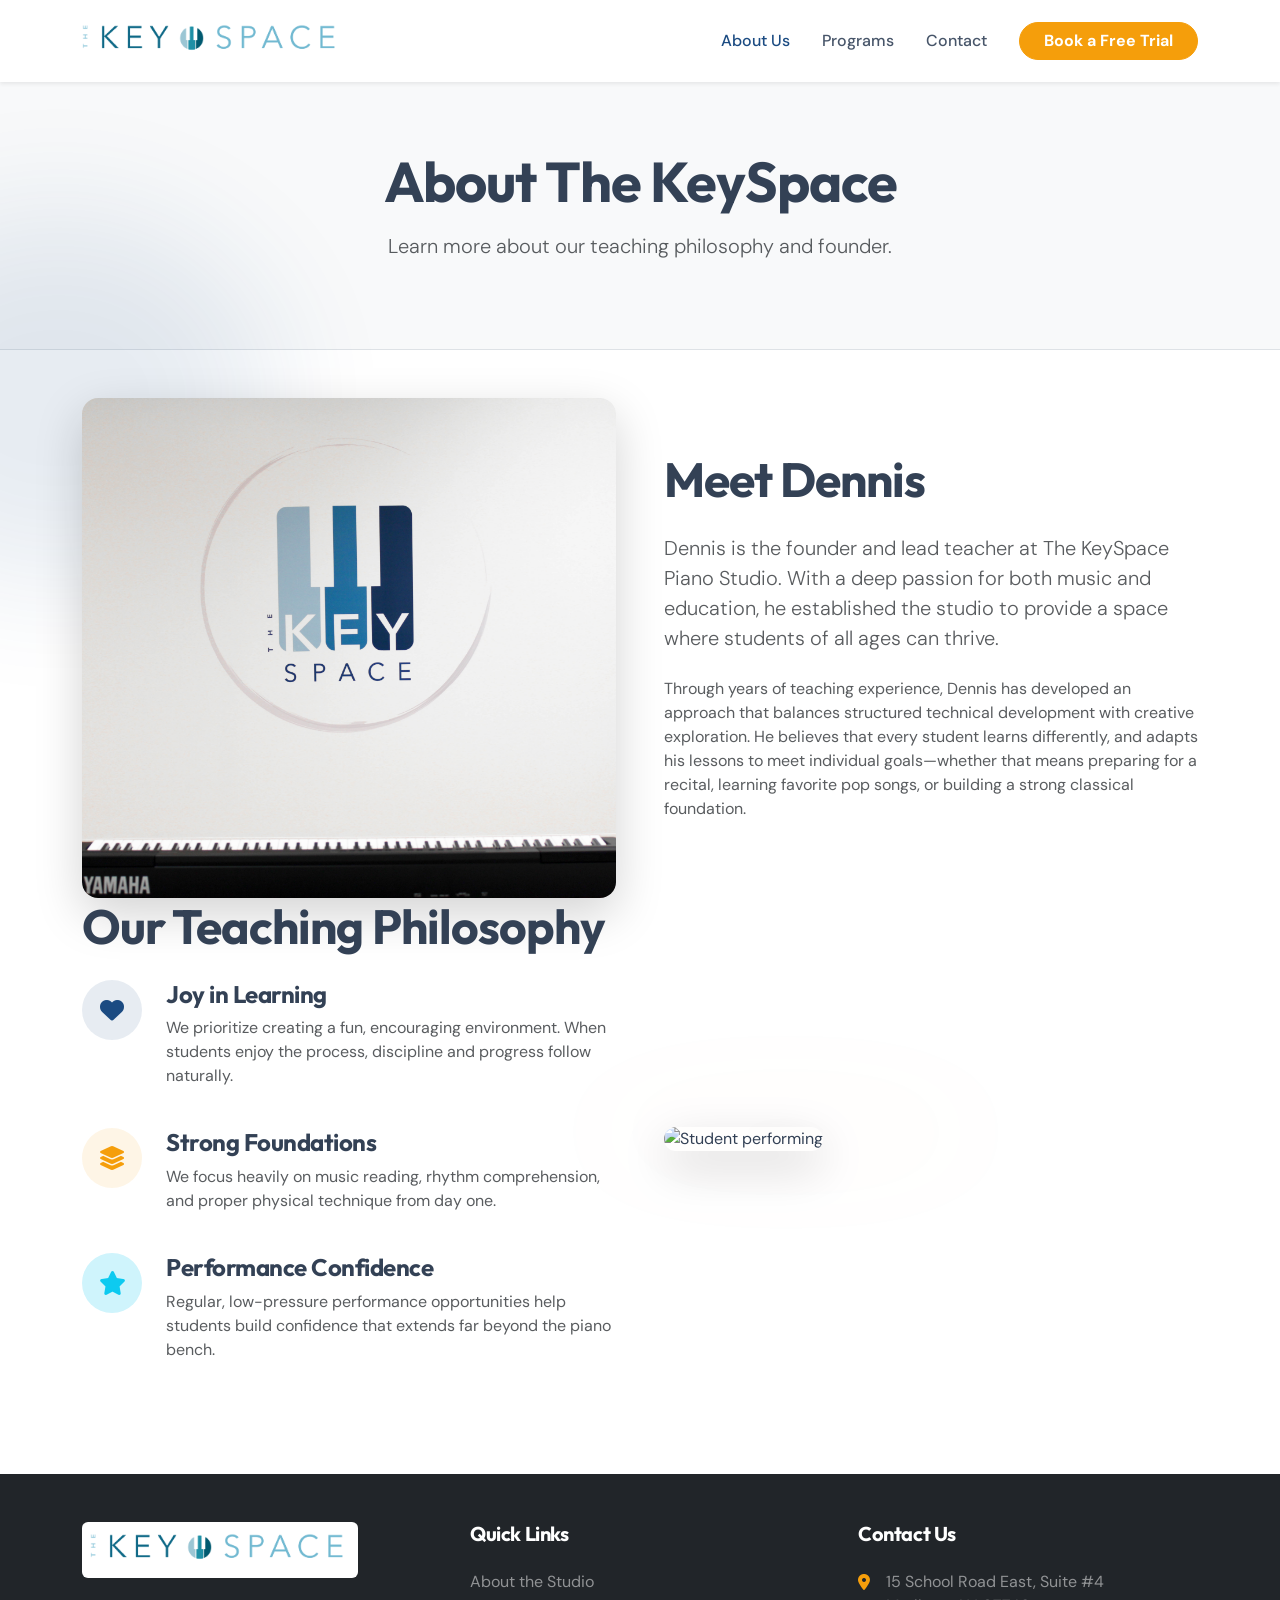
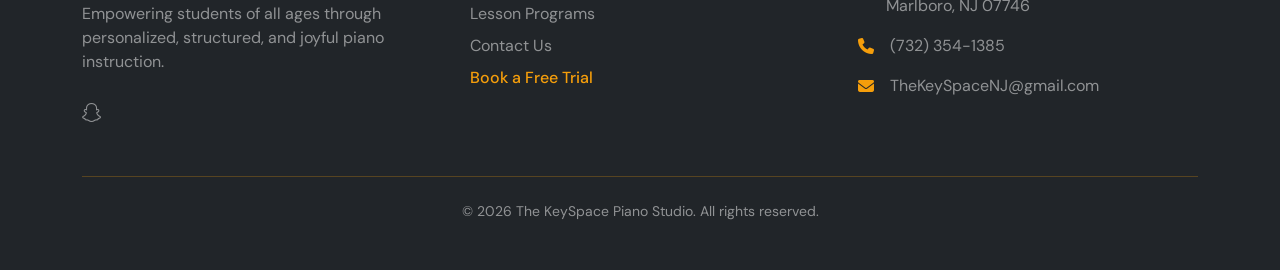
==== about.html @ 728d8ca8 "hifi --> real website" ====
<!DOCTYPE html>
<html lang="en">
<head>
    <meta charset="UTF-8">
    <meta name="viewport" content="width=device-width, initial-scale=1.0">
    <title>About Us | The KeySpace Piano Studio</title>
    <link rel="icon" type="image/png" href="favicon.png">
    
    <!-- Google Fonts -->
    <link rel="preconnect" href="https://fonts.googleapis.com">
    <link rel="preconnect" href="https://fonts.gstatic.com" crossorigin>
    <link href="https://fonts.googleapis.com/css2?family=DM+Sans:ital,opsz,wght@0,9..40,100..1000;1,9..40,100..1000&family=Outfit:wght@100..900&display=swap" rel="stylesheet">
    
    <!-- Bootstrap CSS -->
    <link href="https://cdn.jsdelivr.net/npm/bootstrap@5.3.2/dist/css/bootstrap.min.css" rel="stylesheet">
    
    <!-- Custom CSS -->
    <link rel="stylesheet" href="assets/css/style.css">
    <link rel="stylesheet" href="assets/css/animations.css">
    
    <!-- Font Awesome -->
    <link rel="stylesheet" href="https://cdnjs.cloudflare.com/ajax/libs/font-awesome/6.4.0/css/all.min.css">
</head>
<body class="pt-custom d-flex flex-column min-vh-100">

    <!-- Navbar (Same as index) -->
    <nav class="navbar navbar-expand-lg navbar-light fixed-top shadow-sm bg-white" id="mainNav">
        <div class="container">
            <a class="navbar-brand" href="index.html">
                <img src="images/Logo_Long.png" alt="The KeySpace Logo" height="40">
            </a>
            <button class="navbar-toggler" type="button" data-bs-toggle="collapse" data-bs-target="#navbarResponsive" aria-controls="navbarResponsive" aria-expanded="false" aria-label="Toggle navigation">
                <span class="navbar-toggler-icon"></span>
            </button>
            <div class="collapse navbar-collapse" id="navbarResponsive">
                <ul class="navbar-nav ms-auto my-2 my-lg-0 align-items-center">
                    <li class="nav-item"><a class="nav-link active" href="about.html">About Us</a></li>
                    <li class="nav-item"><a class="nav-link" href="programs.html">Programs</a></li>
                    <li class="nav-item"><a class="nav-link" href="contact.html">Contact</a></li>
                    <li class="nav-item ms-lg-3 mt-3 mt-lg-0">
                        <a class="btn btn-secondary rounded-pill px-4 fw-bold" href="contact.html">Book a Free Trial</a>
                    </li>
                </ul>
            </div>
        </div>
    </nav>

    <!-- Page Header -->
    <header class="page-header py-5 bg-light border-bottom">
        <div class="container text-center py-4 fade-in-up">
            <h1 class="display-4 fw-bold mb-3">About The KeySpace</h1>
            <p class="lead text-muted mx-auto" style="max-width: 600px;">Learn more about our teaching philosophy and founder.</p>
        </div>
    </header>

    <!-- Main Content -->
    <main>
        <section class="py-5 py-lg-6">
            <div class="container">
                <div class="row align-items-center gx-5 mb-6">
                    <div class="col-lg-6 mb-5 mb-lg-0 position-relative slide-in-left" v-animate-on-scroll>
                        <div class="position-absolute top-0 start-0 w-75 h-75 bg-primary opacity-10 rounded-circle blur-3xl z-n1 translate-middle"></div>
                        <img src="images/IMG_2631.jpg" alt="Dennis teaching piano" class="img-fluid rounded-4 shadow-lg w-100 object-fit-cover" style="height: 500px;">
                    </div>
                    <div class="col-lg-6 slide-in-right" v-animate-on-scroll>
                        <h2 class="display-5 fw-bold mb-4">Meet Dennis</h2>
                        <p class="lead text-muted mb-4">
                            Dennis is the founder and lead teacher at The KeySpace Piano Studio. With a deep passion for both music and education, he established the studio to provide a space where students of all ages can thrive.
                        </p>
                        <p class="text-muted mb-4">
                            Through years of teaching experience, Dennis has developed an approach that balances structured technical development with creative exploration. He believes that every student learns differently, and adapts his lessons to meet individual goals—whether that means preparing for a recital, learning favorite pop songs, or building a strong classical foundation.
                        </p>
                    </div>
                </div>

                <div class="row align-items-center gx-5 flex-lg-row-reverse mb-5">
                    <div class="col-lg-6 mb-5 mb-lg-0 position-relative slide-in-right" v-animate-on-scroll>
                         <div class="position-absolute bottom-0 end-0 w-75 h-75 bg-secondary opacity-10 rounded-circle blur-3xl z-n1 translate-middle"></div>
                        <img src="images/IMG_3862.JPG" alt="Student performing" class="img-fluid rounded-4 shadow-lg w-100 object-fit-cover" style="height: 500px;">
                    </div>
                    <div class="col-lg-6 slide-in-left" v-animate-on-scroll>
                        <h2 class="display-5 fw-bold mb-4">Our Teaching Philosophy</h2>
                        <div class="d-flex mb-4">
                            <div class="icon-circle bg-primary-subtle text-primary rounded-circle d-flex align-items-center justify-content-center me-4 flex-shrink-0" style="width: 60px; height: 60px;">
                                <i class="fas fa-heart fs-4"></i>
                            </div>
                            <div>
                                <h4 class="fw-bold mb-2">Joy in Learning</h4>
                                <p class="text-muted">We prioritize creating a fun, encouraging environment. When students enjoy the process, discipline and progress follow naturally.</p>
                            </div>
                        </div>
                        <div class="d-flex mb-4">
                            <div class="icon-circle bg-secondary-subtle text-secondary rounded-circle d-flex align-items-center justify-content-center me-4 flex-shrink-0" style="width: 60px; height: 60px;">
                                <i class="fas fa-layer-group fs-4"></i>
                            </div>
                            <div>
                                <h4 class="fw-bold mb-2">Strong Foundations</h4>
                                <p class="text-muted">We focus heavily on music reading, rhythm comprehension, and proper physical technique from day one.</p>
                            </div>
                        </div>
                        <div class="d-flex">
                            <div class="icon-circle bg-info-subtle text-info rounded-circle d-flex align-items-center justify-content-center me-4 flex-shrink-0" style="width: 60px; height: 60px;">
                                <i class="fas fa-star fs-4"></i>
                            </div>
                            <div>
                                <h4 class="fw-bold mb-2">Performance Confidence</h4>
                                <p class="text-muted">Regular, low-pressure performance opportunities help students build confidence that extends far beyond the piano bench.</p>
                            </div>
                        </div>
                    </div>
                </div>
            </div>
        </section>
    </main>

        <!-- Footer -->
    <footer class="footer bg-dark text-white py-5 mt-auto">
        <div class="container">
            <div class="row g-5">
                <div class="col-lg-4 mb-4 mb-lg-0">
                    <div class="bg-white p-2 rounded d-inline-block mb-4">
                        <img src="images/Logo_Long.png" alt="The KeySpace" height="40">
                    </div>
                    <p class="text-white-50 mb-4 pe-lg-4">Empowering students of all ages through personalized, structured, and joyful piano instruction.</p>
                    <div class="d-flex gap-3">
                        <a href="https://snapchat.com/add/KEYSPACENJ" target="_blank" class="text-white-50 hover-text-secondary fs-5" title="Snapchat @KEYSPACENJ"><i class="fab fa-snapchat"></i></a>
                    </div>
                </div>
                <div class="col-md-6 col-lg-4 mb-4 mb-md-0">
                    <h5 class="fw-bold mb-4 text-white">Quick Links</h5>
                    <ul class="list-unstyled mb-0">
                        <li class="mb-2"><a href="about.html" class="text-white-50 text-decoration-none hover-text-white transition">About the Studio</a></li>
                        <li class="mb-2"><a href="programs.html" class="text-white-50 text-decoration-none hover-text-white transition">Lesson Programs</a></li>
                        <li class="mb-2"><a href="contact.html" class="text-white-50 text-decoration-none hover-text-white transition">Contact Us</a></li>
                        <li><a href="contact.html" class="text-secondary text-decoration-none fw-medium hover-text-white transition">Book a Free Trial</a></li>
                    </ul>
                </div>
                <div class="col-md-6 col-lg-4">
                    <h5 class="fw-bold mb-4 text-white">Contact Us</h5>
                    <ul class="list-unstyled mb-0">
                        <li class="d-flex mb-3">
                            <i class="fas fa-map-marker-alt text-secondary mt-1 me-3"></i>
                            <span class="text-white-50">15 School Road East, Suite #4<br>Marlboro, NJ 07746</span>
                        </li>
                        <li class="d-flex mb-3">
                            <i class="fas fa-phone text-secondary mt-1 me-3"></i>
                            <span class="text-white-50">(732) 354-1385</span>
                        </li>
                        <li class="d-flex">
                            <i class="fas fa-envelope text-secondary mt-1 me-3"></i>
                            <span class="text-white-50">TheKeySpaceNJ@gmail.com</span>
                        </li>
                    </ul>
                </div>
            </div>
            <hr class="mt-5 mb-4 border-secondary opacity-25">
            <div class="text-center">
                <p class="mb-0 text-white-50 small">&copy; <span id="currentYear"></span> The KeySpace Piano Studio. All rights reserved.</p>
            </div>
        </div>
    </footer>

    <script src="https://cdn.jsdelivr.net/npm/bootstrap@5.3.2/dist/js/bootstrap.bundle.min.js"></script>
    <script src="assets/js/main.js"></script>
</body>
</html>
---- assets/css/style.css ----
/* 
 * The KeySpace Piano Studio
 * Custom CSS built on top of Bootstrap 5
 */

:root {
  /* Brand Colors */
  --bs-primary: #1b4b82; /* Deep Blue/Navy */
  --bs-primary-rgb: 27, 75, 130;
  
  --bs-secondary: #f59e0b; /* Warm Orange/Yellow */
  --bs-secondary-rgb: 245, 158, 11;
  
  --bs-info: #17a2b8; /* Light teal accent */
  
  /* Typography */
  --bs-font-sans-serif: 'DM Sans', system-ui, -apple-system, "Segoe UI", Roboto, "Helvetica Neue", Arial, sans-serif;
  --font-heading: 'Outfit', sans-serif;
}

body {
  font-family: var(--bs-font-sans-serif);
  color: #334155;
  -webkit-font-smoothing: antialiased;
}

/* Typography Utilities */
.font-heading, h1, h2, h3, h4, h5, h6, .h1, .h2, .h3, .h4, .h5, .h6 {
  font-family: var(--font-heading);
  letter-spacing: -0.02em;
}

.tracking-wide { letter-spacing: 0.05em; }

/* Custom Spacing */
.pt-custom { padding-top: 76px; } /* Offset for fixed navbar */
.py-6 { padding-top: 5rem; padding-bottom: 5rem; }
@media (min-width: 992px) {
  .py-lg-6 { padding-top: 6rem; padding-bottom: 6rem; }
}

/* Colors & Backgrounds */
.text-primary { color: var(--bs-primary) !important; }
.bg-primary { background-color: var(--bs-primary) !important; }
.btn-primary { 
  background-color: var(--bs-primary); 
  border-color: var(--bs-primary);
}
.btn-primary:hover {
  background-color: #143861;
  border-color: #143861;
}

.text-secondary { color: var(--bs-secondary) !important; }
.bg-secondary { background-color: var(--bs-secondary) !important; color: #fff; }
.btn-secondary { 
  background-color: var(--bs-secondary); 
  border-color: var(--bs-secondary);
  color: white;
}
.btn-secondary:hover {
  background-color: #d97706;
  border-color: #d97706;
  color: white;
}

.text-secondary-dark { color: #e2e8f0; }

.bg-primary-subtle { background-color: rgba(var(--bs-primary-rgb), 0.1) !important; }
.bg-secondary-subtle { background-color: rgba(var(--bs-secondary-rgb), 0.1) !important; }

/* Navbar */
#mainNav {
  background-color: rgba(255, 255, 255, 0.95);
  backdrop-filter: blur(10px);
  transition: all 0.3s ease;
}
#mainNav .navbar-nav .nav-item .nav-link {
  color: #475569;
  font-weight: 500;
  padding: 0.5rem 1rem;
  transition: color 0.2s;
}
#mainNav .navbar-nav .nav-item .nav-link:hover,
#mainNav .navbar-nav .nav-item .nav-link.active {
  color: var(--bs-primary);
}

/* Hero Section */
.hero {
  min-height: 80vh;
  padding-top: 76px; /* navbar height */
}
.hero-overlay {
  background: linear-gradient(to right, rgba(255,255,255,1) 0%, rgba(255,255,255,0.9) 40%, rgba(255,255,255,0.3) 100%);
  z-index: 0;
}
.title-underline {
  bottom: -4px;
  left: 0;
  height: 12px;
  z-index: -1;
  opacity: 0.6;
}

/* Components */
.avatar {
  width: 40px;
  height: 40px;
  margin-left: -10px;
}
.avatar-group .avatar:first-child { margin-left: 0; }

.blur-3xl { filter: blur(64px); }
.z-n1 { z-index: -1; }
.z-index-1 { z-index: 1; }
.opacity-10 { opacity: 0.1 !important; }

.hover-text-secondary:hover { color: var(--bs-secondary) !important; }
.hover-text-white:hover { color: #fff !important; }
.transition { transition: all 0.2s ease-in-out; }

/* Program Cards (Vue Components) */
.program-card {
  transition: all 0.3s ease;
}
.program-card:hover {
  transform: translateY(-5px);
  box-shadow: 0 1rem 3rem rgba(0,0,0,.1) !important;
}
.program-img-wrapper {
  height: 200px;
  overflow: hidden;
}
.program-img {
  transition: transform 0.5s ease;
}
.program-card:hover .program-img {
  transform: scale(1.05);
}
.overlay-bg {
  transition: opacity 0.5s ease;
}
.program-card:hover .overlay-bg {
  opacity: 0 !important;
}

/* Forms */
.form-control:focus {
  box-shadow: 0 0 0 0.25rem rgba(var(--bs-primary-rgb), 0.25);
  border-color: var(--bs-primary);
}

/* Vue Cloak */
[v-cloak] { display: none; }
---- assets/css/animations.css ----
/* 
 * Custom Animations 
 */

/* Scroll Animations */
.fade-in-up, .slide-in-left, .slide-in-right, .slide-in-up {
  opacity: 0;
  transition: opacity 0.8s ease-out, transform 0.8s cubic-bezier(0.2, 0.8, 0.2, 1);
  will-change: opacity, transform;
}

.fade-in-up { transform: translateY(30px); }
.slide-in-left { transform: translateX(-40px); }
.slide-in-right { transform: translateX(40px); }
.slide-in-up { transform: translateY(40px); }

/* Animation active states applied via JS Observer */
.is-visible.fade-in-up, 
.is-visible.slide-in-left, 
.is-visible.slide-in-right,
.is-visible.slide-in-up {
  opacity: 1;
  transform: translate(0, 0);
}

/* Staggered Delays */
.delay-1 { transition-delay: 0.1s; }
.delay-2 { transition-delay: 0.2s; }
.delay-3 { transition-delay: 0.3s; }
.delay-4 { transition-delay: 0.4s; }

/* Continuous floating animation */
@keyframes float {
  0% { transform: translateY(0px) translateX(-50%); }
  50% { transform: translateY(-10px) translateX(-50%); }
  100% { transform: translateY(0px) translateX(-50%); }
}

@media (min-width: 992px) {
  @keyframes float-lg {
      0% { transform: translateY(-50%) translateX(0); }
      50% { transform: translateY(calc(-50% - 10px)) translateX(0); }
      100% { transform: translateY(-50%) translateX(0); }
  }
  .float-animation {
      animation: float-lg 4s ease-in-out infinite;
  }
}

@media (max-width: 991.98px) {
  .float-animation {
      animation: float 4s ease-in-out infinite;
  }
}
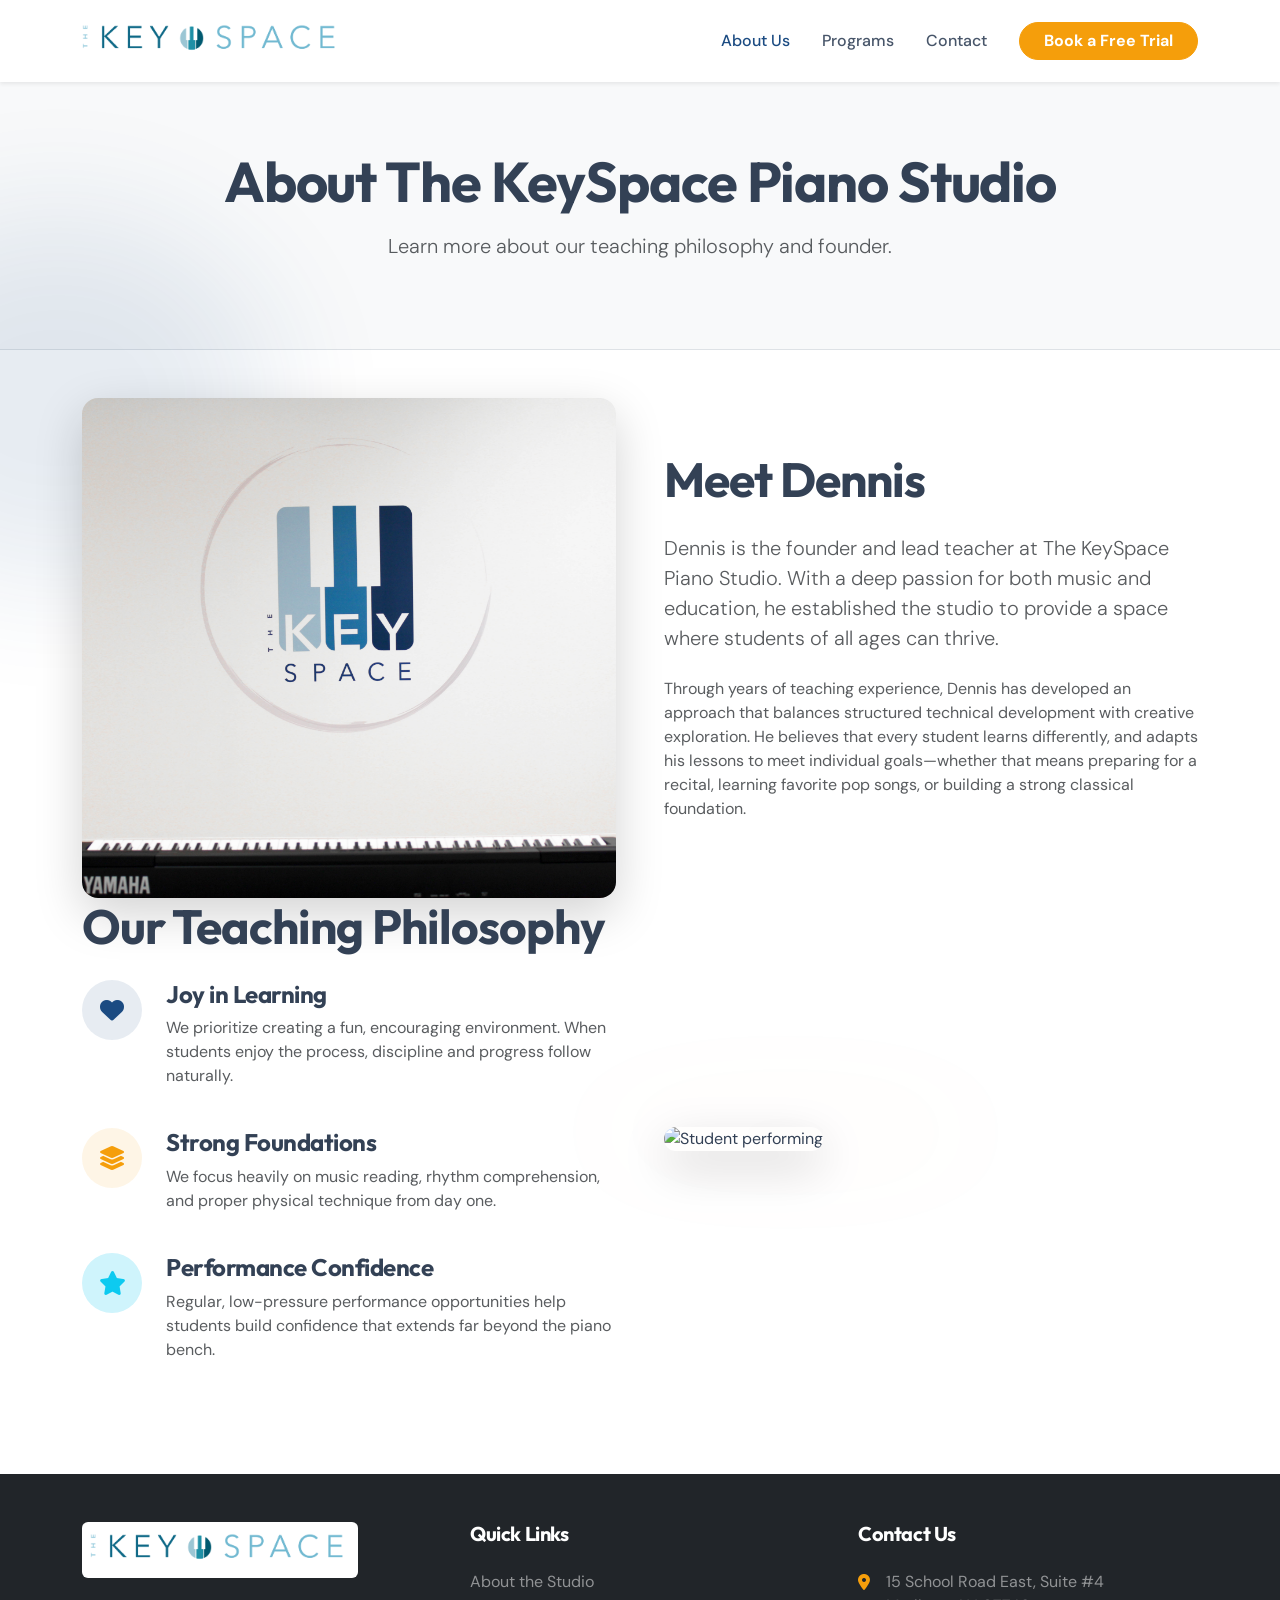
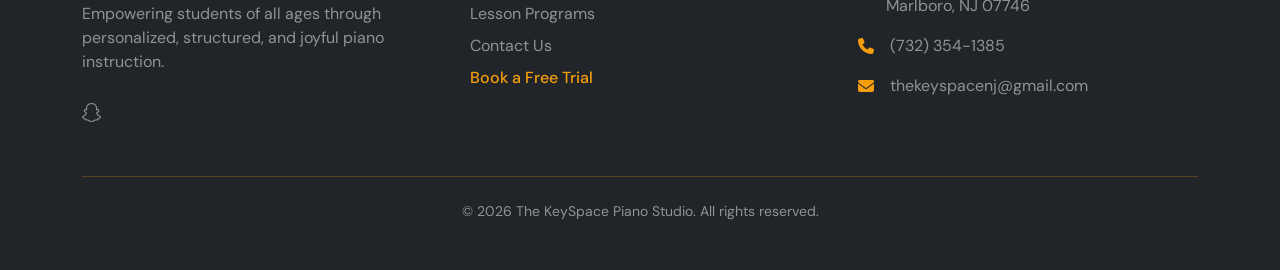
==== commit 7005d3f1: "update heading and footer text" ====
--- a/about.html
+++ b/about.html
@@ -12,14 +12,14 @@
     <link href="https://fonts.googleapis.com/css2?family=DM+Sans:ital,opsz,wght@0,9..40,100..1000;1,9..40,100..1000&family=Outfit:wght@100..900&display=swap" rel="stylesheet">
     
     <!-- Bootstrap CSS -->
-    <link href="https://cdn.jsdelivr.net/npm/bootstrap@5.3.2/dist/css/bootstrap.min.css" rel="stylesheet">
+    <link href="https://cdn.jsdelivr.net/npm/bootstrap@5.3.8/dist/css/bootstrap.min.css" rel="stylesheet">
     
     <!-- Custom CSS -->
     <link rel="stylesheet" href="assets/css/style.css">
     <link rel="stylesheet" href="assets/css/animations.css">
     
     <!-- Font Awesome -->
-    <link rel="stylesheet" href="https://cdnjs.cloudflare.com/ajax/libs/font-awesome/6.4.0/css/all.min.css">
+    <link rel="stylesheet" href="https://cdnjs.cloudflare.com/ajax/libs/font-awesome/6.7.2/css/all.min.css">
 </head>
 <body class="pt-custom d-flex flex-column min-vh-100">
 
@@ -48,7 +48,7 @@
     <!-- Page Header -->
     <header class="page-header py-5 bg-light border-bottom">
         <div class="container text-center py-4 fade-in-up">
-            <h1 class="display-4 fw-bold mb-3">About The KeySpace</h1>
+            <h1 class="display-4 fw-bold mb-3">About The KeySpace Piano Studio</h1>
             <p class="lead text-muted mx-auto" style="max-width: 600px;">Learn more about our teaching philosophy and founder.</p>
         </div>
     </header>
@@ -148,7 +148,7 @@
                         </li>
                         <li class="d-flex">
                             <i class="fas fa-envelope text-secondary mt-1 me-3"></i>
-                            <span class="text-white-50">TheKeySpaceNJ@gmail.com</span>
+                            <span class="text-white-50">thekeyspacenj@gmail.com</span>
                         </li>
                     </ul>
                 </div>
@@ -160,7 +160,7 @@
         </div>
     </footer>
 
-    <script src="https://cdn.jsdelivr.net/npm/bootstrap@5.3.2/dist/js/bootstrap.bundle.min.js"></script>
+    <script src="https://cdn.jsdelivr.net/npm/bootstrap@5.3.8/dist/js/bootstrap.bundle.min.js"></script>
     <script src="assets/js/main.js"></script>
 </body>
 </html>
--- a/assets/css/style.css
+++ b/assets/css/style.css
@@ -7,15 +7,17 @@
   /* Brand Colors */
   --bs-primary: #1b4b82; /* Deep Blue/Navy */
   --bs-primary-rgb: 27, 75, 130;
-  
+
   --bs-secondary: #f59e0b; /* Warm Orange/Yellow */
   --bs-secondary-rgb: 245, 158, 11;
-  
+
   --bs-info: #17a2b8; /* Light teal accent */
-  
+
   /* Typography */
-  --bs-font-sans-serif: 'DM Sans', system-ui, -apple-system, "Segoe UI", Roboto, "Helvetica Neue", Arial, sans-serif;
-  --font-heading: 'Outfit', sans-serif;
+  --bs-font-sans-serif:
+    "DM Sans", system-ui, -apple-system, "Segoe UI", Roboto, "Helvetica Neue",
+    Arial, sans-serif;
+  --font-heading: "Outfit", sans-serif;
 }
 
 body {
@@ -25,25 +27,51 @@
 }
 
 /* Typography Utilities */
-.font-heading, h1, h2, h3, h4, h5, h6, .h1, .h2, .h3, .h4, .h5, .h6 {
+.font-heading,
+h1,
+h2,
+h3,
+h4,
+h5,
+h6,
+.h1,
+.h2,
+.h3,
+.h4,
+.h5,
+.h6 {
   font-family: var(--font-heading);
   letter-spacing: -0.02em;
 }
 
-.tracking-wide { letter-spacing: 0.05em; }
+.tracking-wide {
+  letter-spacing: 0.05em;
+}
 
 /* Custom Spacing */
-.pt-custom { padding-top: 76px; } /* Offset for fixed navbar */
-.py-6 { padding-top: 5rem; padding-bottom: 5rem; }
+.pt-custom {
+  padding-top: 76px;
+} /* Offset for fixed navbar */
+.py-6 {
+  padding-top: 5rem;
+  padding-bottom: 5rem;
+}
 @media (min-width: 992px) {
-  .py-lg-6 { padding-top: 6rem; padding-bottom: 6rem; }
+  .py-lg-6 {
+    padding-top: 6rem;
+    padding-bottom: 6rem;
+  }
 }
 
 /* Colors & Backgrounds */
-.text-primary { color: var(--bs-primary) !important; }
-.bg-primary { background-color: var(--bs-primary) !important; }
-.btn-primary { 
-  background-color: var(--bs-primary); 
+.text-primary {
+  color: var(--bs-primary) !important;
+}
+.bg-primary {
+  background-color: var(--bs-primary) !important;
+}
+.btn-primary {
+  background-color: var(--bs-primary);
   border-color: var(--bs-primary);
 }
 .btn-primary:hover {
@@ -51,10 +79,15 @@
   border-color: #143861;
 }
 
-.text-secondary { color: var(--bs-secondary) !important; }
-.bg-secondary { background-color: var(--bs-secondary) !important; color: #fff; }
-.btn-secondary { 
-  background-color: var(--bs-secondary); 
+.text-secondary {
+  color: var(--bs-secondary) !important;
+}
+.bg-secondary {
+  background-color: var(--bs-secondary) !important;
+  color: #fff;
+}
+.btn-secondary {
+  background-color: var(--bs-secondary);
   border-color: var(--bs-secondary);
   color: white;
 }
@@ -64,10 +97,20 @@
   color: white;
 }
 
-.text-secondary-dark { color: #e2e8f0; }
-
-.bg-primary-subtle { background-color: rgba(var(--bs-primary-rgb), 0.1) !important; }
-.bg-secondary-subtle { background-color: rgba(var(--bs-secondary-rgb), 0.1) !important; }
+.btn-outline-primary:hover {
+  color: var(--bs-primary) !important;
+}
+
+.text-secondary-dark {
+  color: #e2e8f0;
+}
+
+.bg-primary-subtle {
+  background-color: rgba(var(--bs-primary-rgb), 0.1) !important;
+}
+.bg-secondary-subtle {
+  background-color: rgba(var(--bs-secondary-rgb), 0.1) !important;
+}
 
 /* Navbar */
 #mainNav {
@@ -92,7 +135,12 @@
   padding-top: 76px; /* navbar height */
 }
 .hero-overlay {
-  background: linear-gradient(to right, rgba(255,255,255,1) 0%, rgba(255,255,255,0.9) 40%, rgba(255,255,255,0.3) 100%);
+  background: linear-gradient(
+    to right,
+    rgba(255, 255, 255, 1) 0%,
+    rgba(255, 255, 255, 0.9) 40%,
+    rgba(255, 255, 255, 0.3) 100%
+  );
   z-index: 0;
 }
 .title-underline {
@@ -109,16 +157,32 @@
   height: 40px;
   margin-left: -10px;
 }
-.avatar-group .avatar:first-child { margin-left: 0; }
-
-.blur-3xl { filter: blur(64px); }
-.z-n1 { z-index: -1; }
-.z-index-1 { z-index: 1; }
-.opacity-10 { opacity: 0.1 !important; }
-
-.hover-text-secondary:hover { color: var(--bs-secondary) !important; }
-.hover-text-white:hover { color: #fff !important; }
-.transition { transition: all 0.2s ease-in-out; }
+.avatar-group .avatar:first-child {
+  margin-left: 0;
+}
+
+.blur-3xl {
+  filter: blur(64px);
+}
+.z-n1 {
+  z-index: -1;
+}
+.z-index-1 {
+  z-index: 1;
+}
+.opacity-10 {
+  opacity: 0.1 !important;
+}
+
+.hover-text-secondary:hover {
+  color: var(--bs-secondary) !important;
+}
+.hover-text-white:hover {
+  color: #fff !important;
+}
+.transition {
+  transition: all 0.2s ease-in-out;
+}
 
 /* Program Cards (Vue Components) */
 .program-card {
@@ -126,7 +190,7 @@
 }
 .program-card:hover {
   transform: translateY(-5px);
-  box-shadow: 0 1rem 3rem rgba(0,0,0,.1) !important;
+  box-shadow: 0 1rem 3rem rgba(0, 0, 0, 0.1) !important;
 }
 .program-img-wrapper {
   height: 200px;
@@ -152,4 +216,6 @@
 }
 
 /* Vue Cloak */
-[v-cloak] { display: none; }+[v-cloak] {
+  display: none;
+}
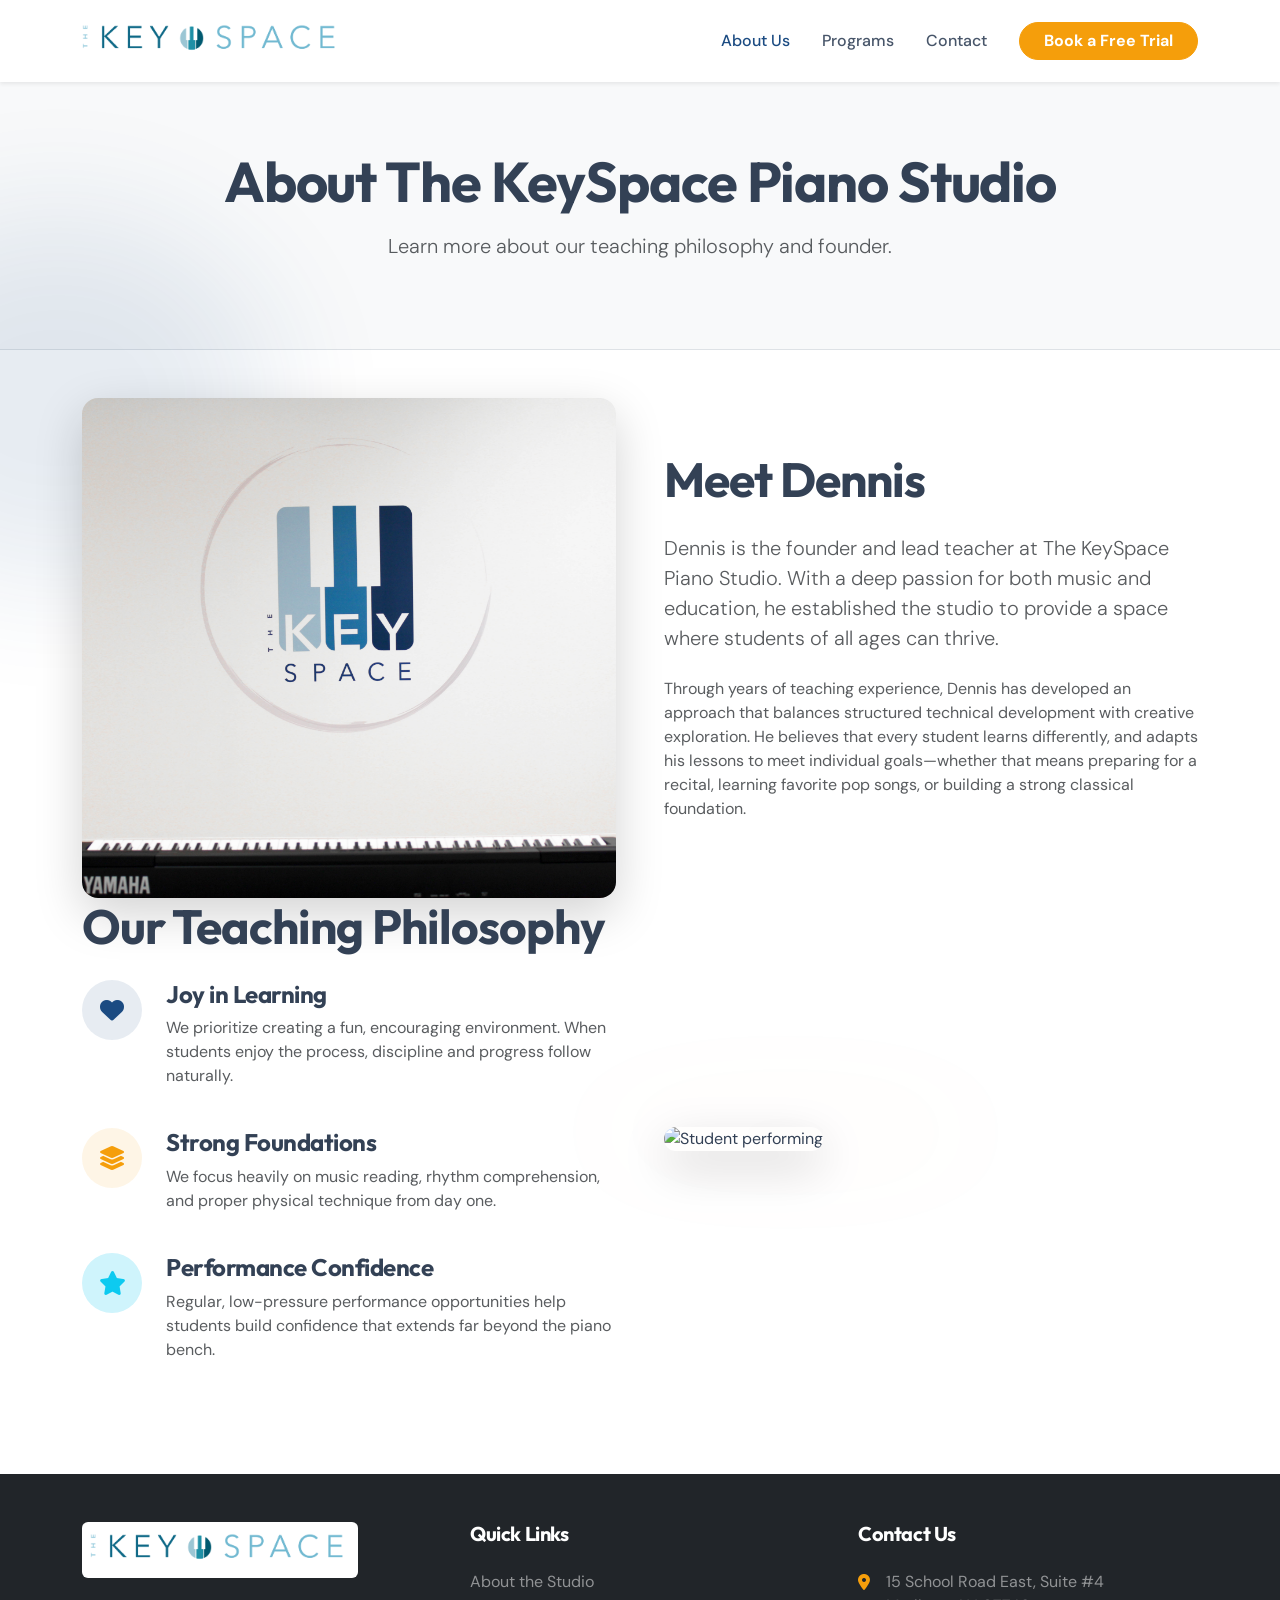
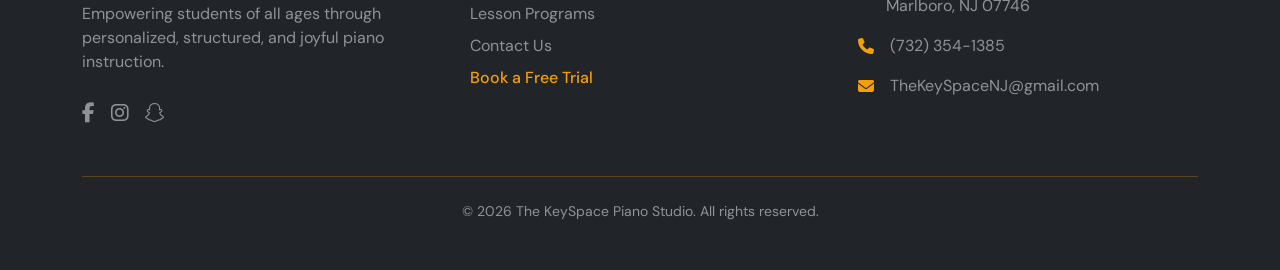
==== commit bbc2aeac: "update images and info" ====
--- a/about.html
+++ b/about.html
@@ -123,7 +123,9 @@
                     </div>
                     <p class="text-white-50 mb-4 pe-lg-4">Empowering students of all ages through personalized, structured, and joyful piano instruction.</p>
                     <div class="d-flex gap-3">
-                        <a href="https://snapchat.com/add/KEYSPACENJ" target="_blank" class="text-white-50 hover-text-secondary fs-5" title="Snapchat @KEYSPACENJ"><i class="fab fa-snapchat"></i></a>
+                        <a href="https://www.facebook.com/TheKeySpaceNJ/" target="_blank" rel="noopener noreferrer" class="text-white-50 hover-text-secondary fs-5" title="Facebook"><i class="fab fa-facebook-f"></i></a>
+                        <a href="https://www.instagram.com/thekeyspacenj/" target="_blank" rel="noopener noreferrer" class="text-white-50 hover-text-secondary fs-5" title="Instagram"><i class="fab fa-instagram"></i></a>
+                        <a href="https://snapchat.com/add/KEYSPACENJ" target="_blank" rel="noopener noreferrer" class="text-white-50 hover-text-secondary fs-5" title="Snapchat @KEYSPACENJ"><i class="fab fa-snapchat"></i></a>
                     </div>
                 </div>
                 <div class="col-md-6 col-lg-4 mb-4 mb-md-0">
@@ -148,7 +150,7 @@
                         </li>
                         <li class="d-flex">
                             <i class="fas fa-envelope text-secondary mt-1 me-3"></i>
-                            <span class="text-white-50">thekeyspacenj@gmail.com</span>
+                            <span class="text-white-50">TheKeySpaceNJ@gmail.com</span>
                         </li>
                     </ul>
                 </div>
--- a/assets/css/style.css
+++ b/assets/css/style.css
@@ -7,17 +7,15 @@
   /* Brand Colors */
   --bs-primary: #1b4b82; /* Deep Blue/Navy */
   --bs-primary-rgb: 27, 75, 130;
-
+  
   --bs-secondary: #f59e0b; /* Warm Orange/Yellow */
   --bs-secondary-rgb: 245, 158, 11;
-
+  
   --bs-info: #17a2b8; /* Light teal accent */
-
+  
   /* Typography */
-  --bs-font-sans-serif:
-    "DM Sans", system-ui, -apple-system, "Segoe UI", Roboto, "Helvetica Neue",
-    Arial, sans-serif;
-  --font-heading: "Outfit", sans-serif;
+  --bs-font-sans-serif: 'DM Sans', system-ui, -apple-system, "Segoe UI", Roboto, "Helvetica Neue", Arial, sans-serif;
+  --font-heading: 'Outfit', sans-serif;
 }
 
 body {
@@ -27,51 +25,25 @@
 }
 
 /* Typography Utilities */
-.font-heading,
-h1,
-h2,
-h3,
-h4,
-h5,
-h6,
-.h1,
-.h2,
-.h3,
-.h4,
-.h5,
-.h6 {
+.font-heading, h1, h2, h3, h4, h5, h6, .h1, .h2, .h3, .h4, .h5, .h6 {
   font-family: var(--font-heading);
   letter-spacing: -0.02em;
 }
 
-.tracking-wide {
-  letter-spacing: 0.05em;
-}
+.tracking-wide { letter-spacing: 0.05em; }
 
 /* Custom Spacing */
-.pt-custom {
-  padding-top: 76px;
-} /* Offset for fixed navbar */
-.py-6 {
-  padding-top: 5rem;
-  padding-bottom: 5rem;
-}
+.pt-custom { padding-top: 76px; } /* Offset for fixed navbar */
+.py-6 { padding-top: 5rem; padding-bottom: 5rem; }
 @media (min-width: 992px) {
-  .py-lg-6 {
-    padding-top: 6rem;
-    padding-bottom: 6rem;
-  }
+  .py-lg-6 { padding-top: 6rem; padding-bottom: 6rem; }
 }
 
 /* Colors & Backgrounds */
-.text-primary {
-  color: var(--bs-primary) !important;
-}
-.bg-primary {
-  background-color: var(--bs-primary) !important;
-}
-.btn-primary {
-  background-color: var(--bs-primary);
+.text-primary { color: var(--bs-primary) !important; }
+.bg-primary { background-color: var(--bs-primary) !important; }
+.btn-primary { 
+  background-color: var(--bs-primary); 
   border-color: var(--bs-primary);
 }
 .btn-primary:hover {
@@ -79,15 +51,10 @@
   border-color: #143861;
 }
 
-.text-secondary {
-  color: var(--bs-secondary) !important;
-}
-.bg-secondary {
-  background-color: var(--bs-secondary) !important;
-  color: #fff;
-}
-.btn-secondary {
-  background-color: var(--bs-secondary);
+.text-secondary { color: var(--bs-secondary) !important; }
+.bg-secondary { background-color: var(--bs-secondary) !important; color: #fff; }
+.btn-secondary { 
+  background-color: var(--bs-secondary); 
   border-color: var(--bs-secondary);
   color: white;
 }
@@ -97,20 +64,10 @@
   color: white;
 }
 
-.btn-outline-primary:hover {
-  color: var(--bs-primary) !important;
-}
+.text-secondary-dark { color: #e2e8f0; }
 
-.text-secondary-dark {
-  color: #e2e8f0;
-}
-
-.bg-primary-subtle {
-  background-color: rgba(var(--bs-primary-rgb), 0.1) !important;
-}
-.bg-secondary-subtle {
-  background-color: rgba(var(--bs-secondary-rgb), 0.1) !important;
-}
+.bg-primary-subtle { background-color: rgba(var(--bs-primary-rgb), 0.1) !important; }
+.bg-secondary-subtle { background-color: rgba(var(--bs-secondary-rgb), 0.1) !important; }
 
 /* Navbar */
 #mainNav {
@@ -135,12 +92,7 @@
   padding-top: 76px; /* navbar height */
 }
 .hero-overlay {
-  background: linear-gradient(
-    to right,
-    rgba(255, 255, 255, 1) 0%,
-    rgba(255, 255, 255, 0.9) 40%,
-    rgba(255, 255, 255, 0.3) 100%
-  );
+  background: linear-gradient(to right, rgba(255,255,255,1) 0%, rgba(255,255,255,0.9) 40%, rgba(255,255,255,0.3) 100%);
   z-index: 0;
 }
 .title-underline {
@@ -157,32 +109,16 @@
   height: 40px;
   margin-left: -10px;
 }
-.avatar-group .avatar:first-child {
-  margin-left: 0;
-}
+.avatar-group .avatar:first-child { margin-left: 0; }
 
-.blur-3xl {
-  filter: blur(64px);
-}
-.z-n1 {
-  z-index: -1;
-}
-.z-index-1 {
-  z-index: 1;
-}
-.opacity-10 {
-  opacity: 0.1 !important;
-}
+.blur-3xl { filter: blur(64px); }
+.z-n1 { z-index: -1; }
+.z-index-1 { z-index: 1; }
+.opacity-10 { opacity: 0.1 !important; }
 
-.hover-text-secondary:hover {
-  color: var(--bs-secondary) !important;
-}
-.hover-text-white:hover {
-  color: #fff !important;
-}
-.transition {
-  transition: all 0.2s ease-in-out;
-}
+.hover-text-secondary:hover { color: var(--bs-secondary) !important; }
+.hover-text-white:hover { color: #fff !important; }
+.transition { transition: all 0.2s ease-in-out; }
 
 /* Program Cards (Vue Components) */
 .program-card {
@@ -190,7 +126,7 @@
 }
 .program-card:hover {
   transform: translateY(-5px);
-  box-shadow: 0 1rem 3rem rgba(0, 0, 0, 0.1) !important;
+  box-shadow: 0 1rem 3rem rgba(0,0,0,.1) !important;
 }
 .program-img-wrapper {
   height: 200px;
@@ -216,6 +152,4 @@
 }
 
 /* Vue Cloak */
-[v-cloak] {
-  display: none;
-}
+[v-cloak] { display: none; }
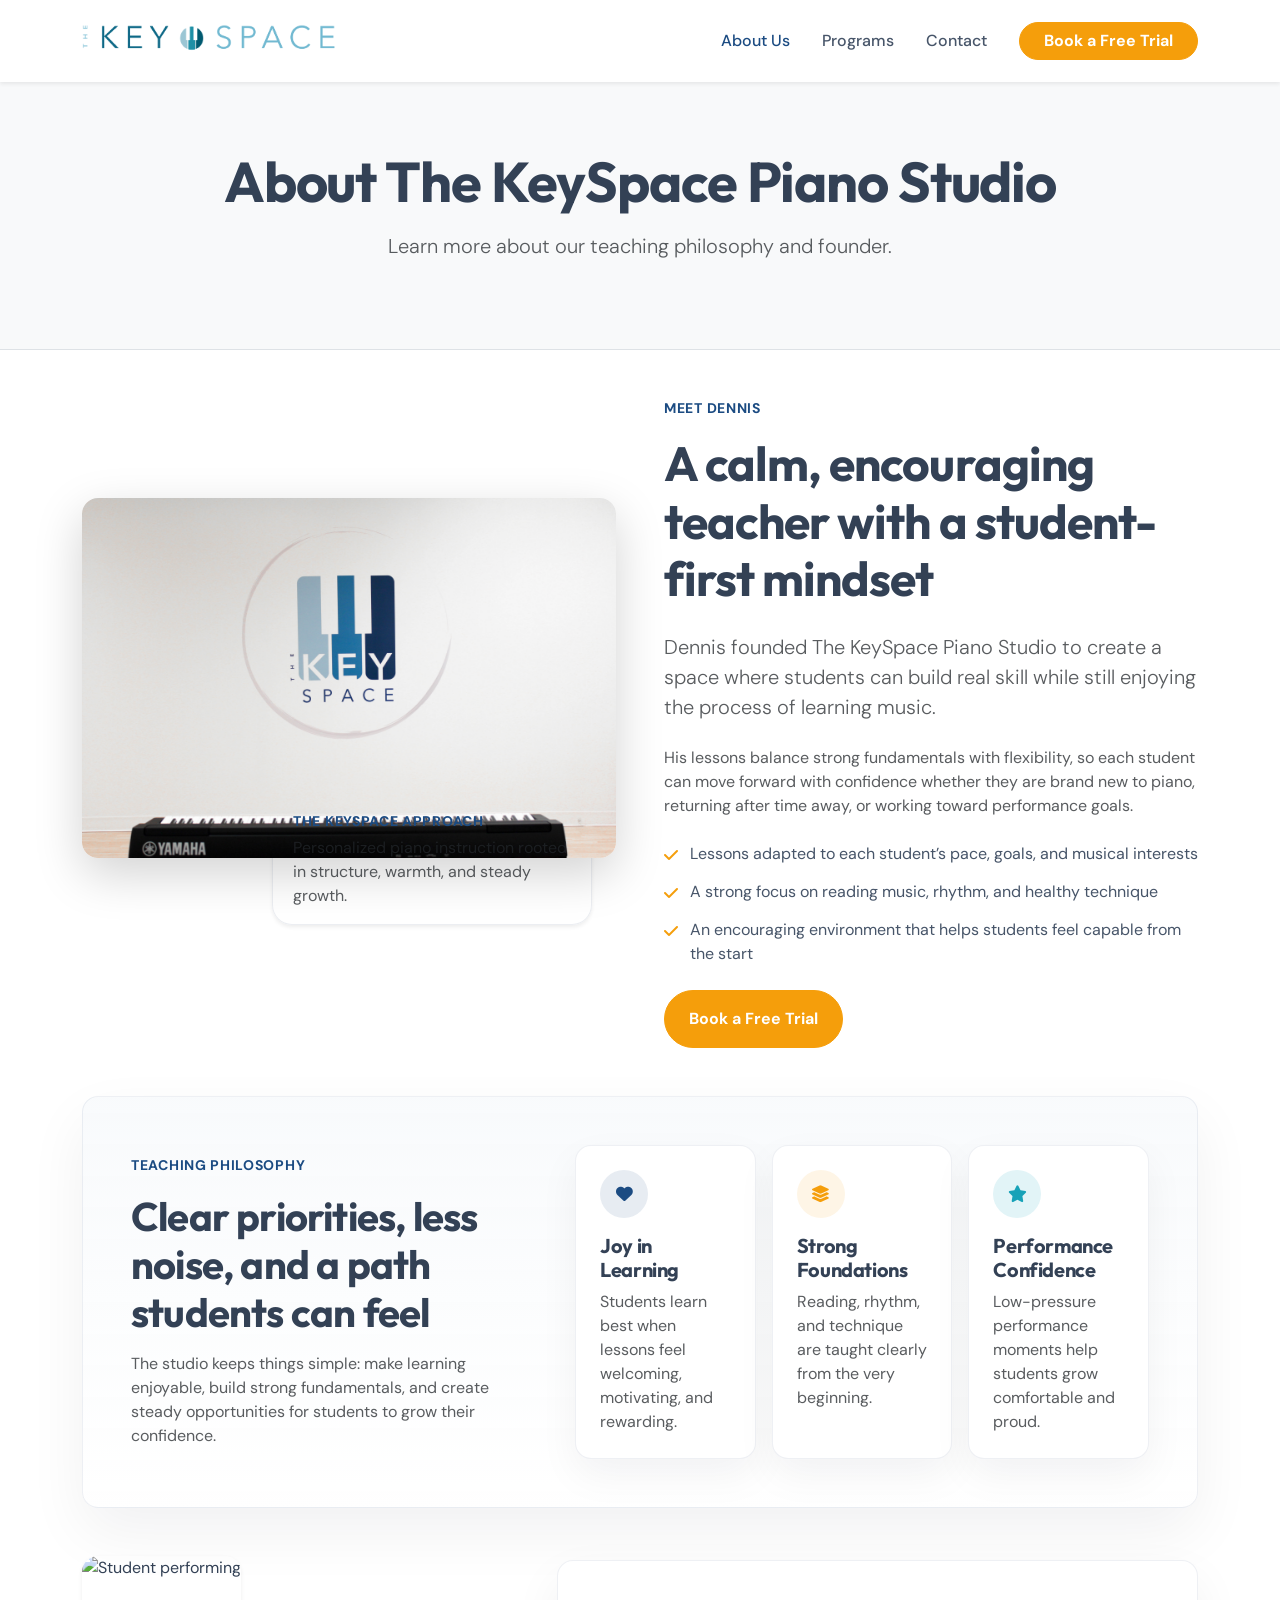
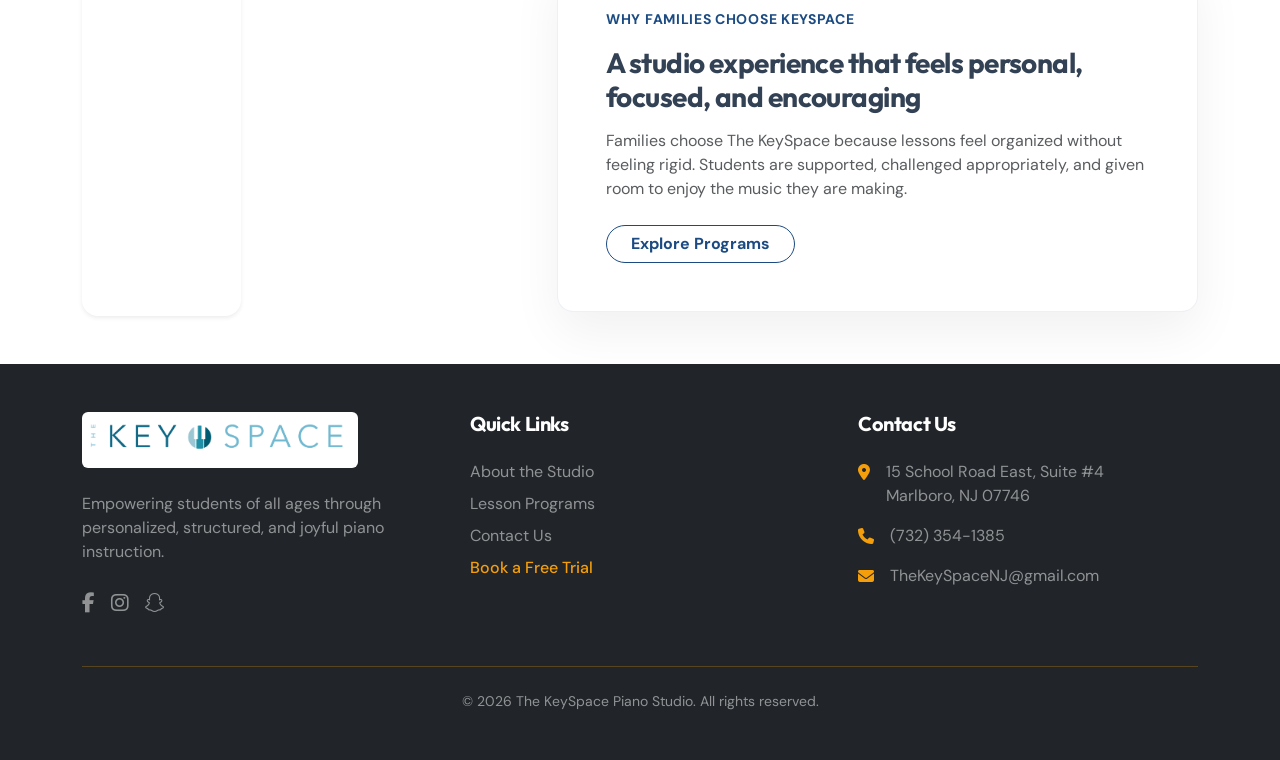
==== commit b60c4e40: "cleaned up about page" ====
--- a/about.html
+++ b/about.html
@@ -57,55 +57,98 @@
     <main>
         <section class="py-5 py-lg-6">
             <div class="container">
-                <div class="row align-items-center gx-5 mb-6">
-                    <div class="col-lg-6 mb-5 mb-lg-0 position-relative slide-in-left" v-animate-on-scroll>
-                        <div class="position-absolute top-0 start-0 w-75 h-75 bg-primary opacity-10 rounded-circle blur-3xl z-n1 translate-middle"></div>
-                        <img src="images/IMG_2631.jpg" alt="Dennis teaching piano" class="img-fluid rounded-4 shadow-lg w-100 object-fit-cover" style="height: 500px;">
+                <div class="row g-4 g-lg-5 align-items-center mb-5 mb-lg-6">
+                    <div class="col-lg-6 slide-in-left" v-animate-on-scroll>
+                        <div class="about-image-frame position-relative">
+                            <img src="images/IMG_2631.jpg" alt="Dennis teaching piano" class="img-fluid rounded-4 shadow-lg w-100 object-fit-cover about-feature-image">
+                            <div class="about-image-badge shadow-sm">
+                                <span class="small text-uppercase tracking-wide text-primary fw-bold d-block mb-1">The KeySpace Approach</span>
+                                <span class="text-muted">Personalized piano instruction rooted in structure, warmth, and steady growth.</span>
+                            </div>
+                        </div>
                     </div>
                     <div class="col-lg-6 slide-in-right" v-animate-on-scroll>
-                        <h2 class="display-5 fw-bold mb-4">Meet Dennis</h2>
+                        <span class="text-primary fw-bold text-uppercase tracking-wide small d-block mb-3">Meet Dennis</span>
+                        <h2 class="display-5 fw-bold mb-4">A calm, encouraging teacher with a student-first mindset</h2>
                         <p class="lead text-muted mb-4">
-                            Dennis is the founder and lead teacher at The KeySpace Piano Studio. With a deep passion for both music and education, he established the studio to provide a space where students of all ages can thrive.
+                            Dennis founded The KeySpace Piano Studio to create a space where students can build real skill while still enjoying the process of learning music.
                         </p>
                         <p class="text-muted mb-4">
-                            Through years of teaching experience, Dennis has developed an approach that balances structured technical development with creative exploration. He believes that every student learns differently, and adapts his lessons to meet individual goals—whether that means preparing for a recital, learning favorite pop songs, or building a strong classical foundation.
+                            His lessons balance strong fundamentals with flexibility, so each student can move forward with confidence whether they are brand new to piano, returning after time away, or working toward performance goals.
                         </p>
-                    </div>
-                </div>
-
-                <div class="row align-items-center gx-5 flex-lg-row-reverse mb-5">
-                    <div class="col-lg-6 mb-5 mb-lg-0 position-relative slide-in-right" v-animate-on-scroll>
-                         <div class="position-absolute bottom-0 end-0 w-75 h-75 bg-secondary opacity-10 rounded-circle blur-3xl z-n1 translate-middle"></div>
-                        <img src="images/IMG_3862.JPG" alt="Student performing" class="img-fluid rounded-4 shadow-lg w-100 object-fit-cover" style="height: 500px;">
-                    </div>
-                    <div class="col-lg-6 slide-in-left" v-animate-on-scroll>
-                        <h2 class="display-5 fw-bold mb-4">Our Teaching Philosophy</h2>
-                        <div class="d-flex mb-4">
-                            <div class="icon-circle bg-primary-subtle text-primary rounded-circle d-flex align-items-center justify-content-center me-4 flex-shrink-0" style="width: 60px; height: 60px;">
-                                <i class="fas fa-heart fs-4"></i>
-                            </div>
-                            <div>
-                                <h4 class="fw-bold mb-2">Joy in Learning</h4>
-                                <p class="text-muted">We prioritize creating a fun, encouraging environment. When students enjoy the process, discipline and progress follow naturally.</p>
-                            </div>
-                        </div>
-                        <div class="d-flex mb-4">
-                            <div class="icon-circle bg-secondary-subtle text-secondary rounded-circle d-flex align-items-center justify-content-center me-4 flex-shrink-0" style="width: 60px; height: 60px;">
-                                <i class="fas fa-layer-group fs-4"></i>
-                            </div>
-                            <div>
-                                <h4 class="fw-bold mb-2">Strong Foundations</h4>
-                                <p class="text-muted">We focus heavily on music reading, rhythm comprehension, and proper physical technique from day one.</p>
-                            </div>
-                        </div>
-                        <div class="d-flex">
-                            <div class="icon-circle bg-info-subtle text-info rounded-circle d-flex align-items-center justify-content-center me-4 flex-shrink-0" style="width: 60px; height: 60px;">
-                                <i class="fas fa-star fs-4"></i>
-                            </div>
-                            <div>
-                                <h4 class="fw-bold mb-2">Performance Confidence</h4>
-                                <p class="text-muted">Regular, low-pressure performance opportunities help students build confidence that extends far beyond the piano bench.</p>
-                            </div>
+                        <div class="about-point-list mb-4">
+                            <div class="about-point-item">
+                                <i class="fas fa-check text-secondary"></i>
+                                <span>Lessons adapted to each student’s pace, goals, and musical interests</span>
+                            </div>
+                            <div class="about-point-item">
+                                <i class="fas fa-check text-secondary"></i>
+                                <span>A strong focus on reading music, rhythm, and healthy technique</span>
+                            </div>
+                            <div class="about-point-item">
+                                <i class="fas fa-check text-secondary"></i>
+                                <span>An encouraging environment that helps students feel capable from the start</span>
+                            </div>
+                        </div>
+                        <a href="contact.html" class="btn btn-secondary rounded-pill px-4 py-3 fw-bold" data-testid="button-about-free-trial">Book a Free Trial</a>
+                    </div>
+                </div>
+
+                <div class="about-philosophy-shell rounded-4 p-4 p-lg-5 mb-5" v-animate-on-scroll>
+                    <div class="row align-items-center g-4 g-lg-5">
+                        <div class="col-lg-5">
+                            <span class="text-primary fw-bold text-uppercase tracking-wide small d-block mb-3">Teaching Philosophy</span>
+                            <h2 class="display-6 fw-bold mb-3">Clear priorities, less noise, and a path students can feel</h2>
+                            <p class="text-muted mb-0">
+                                The studio keeps things simple: make learning enjoyable, build strong fundamentals, and create steady opportunities for students to grow their confidence.
+                            </p>
+                        </div>
+                        <div class="col-lg-7">
+                            <div class="row g-3">
+                                <div class="col-md-4">
+                                    <div class="about-value-card h-100 rounded-4 p-4">
+                                        <div class="about-value-icon bg-primary-subtle text-primary mb-3">
+                                            <i class="fas fa-heart"></i>
+                                        </div>
+                                        <h4 class="fw-bold h5 mb-2">Joy in Learning</h4>
+                                        <p class="text-muted mb-0">Students learn best when lessons feel welcoming, motivating, and rewarding.</p>
+                                    </div>
+                                </div>
+                                <div class="col-md-4">
+                                    <div class="about-value-card h-100 rounded-4 p-4">
+                                        <div class="about-value-icon bg-secondary-subtle text-secondary mb-3">
+                                            <i class="fas fa-layer-group"></i>
+                                        </div>
+                                        <h4 class="fw-bold h5 mb-2">Strong Foundations</h4>
+                                        <p class="text-muted mb-0">Reading, rhythm, and technique are taught clearly from the very beginning.</p>
+                                    </div>
+                                </div>
+                                <div class="col-md-4">
+                                    <div class="about-value-card h-100 rounded-4 p-4">
+                                        <div class="about-value-icon about-value-icon-soft mb-3">
+                                            <i class="fas fa-star"></i>
+                                        </div>
+                                        <h4 class="fw-bold h5 mb-2">Performance Confidence</h4>
+                                        <p class="text-muted mb-0">Low-pressure performance moments help students grow comfortable and proud.</p>
+                                    </div>
+                                </div>
+                            </div>
+                        </div>
+                    </div>
+                </div>
+
+                <div class="row g-4 align-items-center">
+                    <div class="col-lg-5 slide-in-left" v-animate-on-scroll>
+                        <img src="images/IMG_3862.JPG" alt="Student performing" class="img-fluid rounded-4 shadow-sm w-100 object-fit-cover about-secondary-image">
+                    </div>
+                    <div class="col-lg-7 slide-in-right" v-animate-on-scroll>
+                        <div class="about-cta-panel rounded-4 p-4 p-lg-5">
+                            <span class="text-primary fw-bold text-uppercase tracking-wide small d-block mb-3">Why Families Choose KeySpace</span>
+                            <h3 class="fw-bold mb-3">A studio experience that feels personal, focused, and encouraging</h3>
+                            <p class="text-muted mb-4">
+                                Families choose The KeySpace because lessons feel organized without feeling rigid. Students are supported, challenged appropriately, and given room to enjoy the music they are making.
+                            </p>
+                            <a href="programs.html" class="btn btn-outline-primary rounded-pill px-4 fw-bold" data-testid="button-about-programs">Explore Programs</a>
                         </div>
                     </div>
                 </div>
--- a/assets/css/style.css
+++ b/assets/css/style.css
@@ -51,6 +51,31 @@
   border-color: #143861;
 }
 
+.btn-outline-primary {
+  color: var(--bs-primary);
+  border-color: var(--bs-primary);
+}
+.btn-outline-primary:hover,
+.btn-outline-primary:focus,
+.btn-outline-primary:active {
+  background-color: var(--bs-primary) !important;
+  border-color: var(--bs-primary) !important;
+  color: #fff !important;
+}
+
+.hero-outline-cta {
+  background-color: #fff !important;
+  color: var(--bs-primary) !important;
+  border-color: var(--bs-primary);
+}
+.hero-outline-cta:hover,
+.hero-outline-cta:focus,
+.hero-outline-cta:active {
+  background-color: var(--bs-primary) !important;
+  border-color: var(--bs-primary) !important;
+  color: #fff !important;
+}
+
 .text-secondary { color: var(--bs-secondary) !important; }
 .bg-secondary { background-color: var(--bs-secondary) !important; color: #fff; }
 .btn-secondary { 
@@ -88,8 +113,8 @@
 
 /* Hero Section */
 .hero {
-  min-height: 80vh;
-  padding-top: 76px; /* navbar height */
+  min-height: 100svh;
+  padding-top: 76px;
 }
 .hero-overlay {
   background: linear-gradient(to right, rgba(255,255,255,1) 0%, rgba(255,255,255,0.9) 40%, rgba(255,255,255,0.3) 100%);
@@ -116,6 +141,71 @@
 .z-index-1 { z-index: 1; }
 .opacity-10 { opacity: 0.1 !important; }
 
+.about-feature-image,
+.about-secondary-image {
+  min-height: 360px;
+  object-position: center;
+}
+.about-image-frame {
+  padding-bottom: 1.5rem;
+}
+.about-image-badge {
+  max-width: 320px;
+  margin: -4rem 1.5rem 0 auto;
+  padding: 1rem 1.25rem;
+  border-radius: 1.25rem;
+  background: rgba(255, 255, 255, 0.96);
+  border: 1px solid rgba(148, 163, 184, 0.18);
+}
+.about-point-list {
+  display: grid;
+  gap: 0.875rem;
+}
+.about-point-item {
+  display: flex;
+  align-items: flex-start;
+  gap: 0.75rem;
+  color: #475569;
+}
+.about-point-item i {
+  margin-top: 0.3rem;
+}
+.about-philosophy-shell {
+  background: linear-gradient(180deg, rgba(248, 250, 252, 0.95) 0%, #ffffff 100%);
+  border: 1px solid rgba(148, 163, 184, 0.16);
+  box-shadow: 0 24px 60px rgba(15, 23, 42, 0.06);
+}
+.about-value-card {
+  background: #fff;
+  border: 1px solid rgba(148, 163, 184, 0.16);
+  box-shadow: 0 16px 40px rgba(15, 23, 42, 0.05);
+}
+.about-value-icon {
+  width: 3rem;
+  height: 3rem;
+  border-radius: 999px;
+  display: inline-flex;
+  align-items: center;
+  justify-content: center;
+  font-size: 1.05rem;
+}
+.about-value-icon-soft {
+  background-color: rgba(23, 162, 184, 0.12);
+  color: var(--bs-info);
+}
+.about-cta-panel {
+  background: #fff;
+  border: 1px solid rgba(148, 163, 184, 0.16);
+  box-shadow: 0 20px 50px rgba(15, 23, 42, 0.06);
+}
+
+@media (max-width: 991.98px) {
+  .about-image-badge {
+    margin: 1rem 0 0;
+    max-width: 100%;
+  }
+}
+
 .hover-text-secondary:hover { color: var(--bs-secondary) !important; }
 .hover-text-white:hover { color: #fff !important; }
 .transition { transition: all 0.2s ease-in-out; }
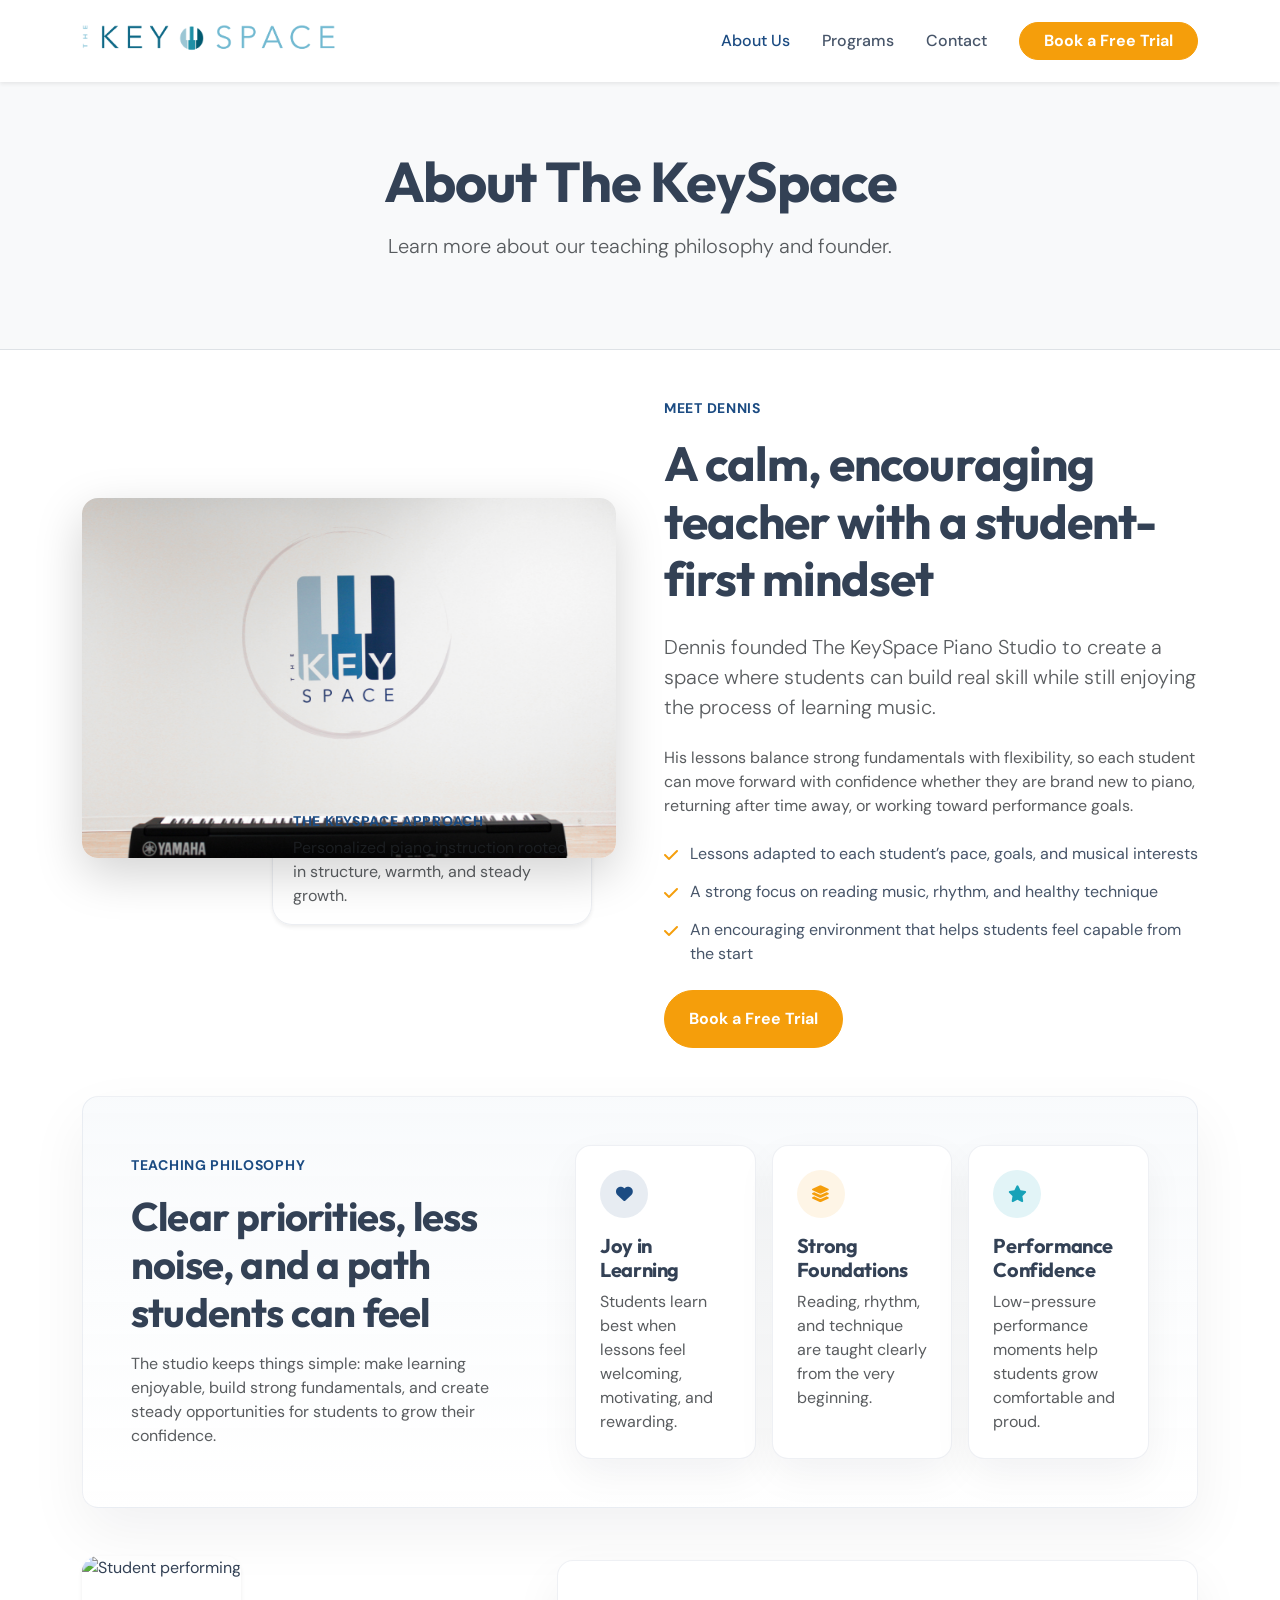
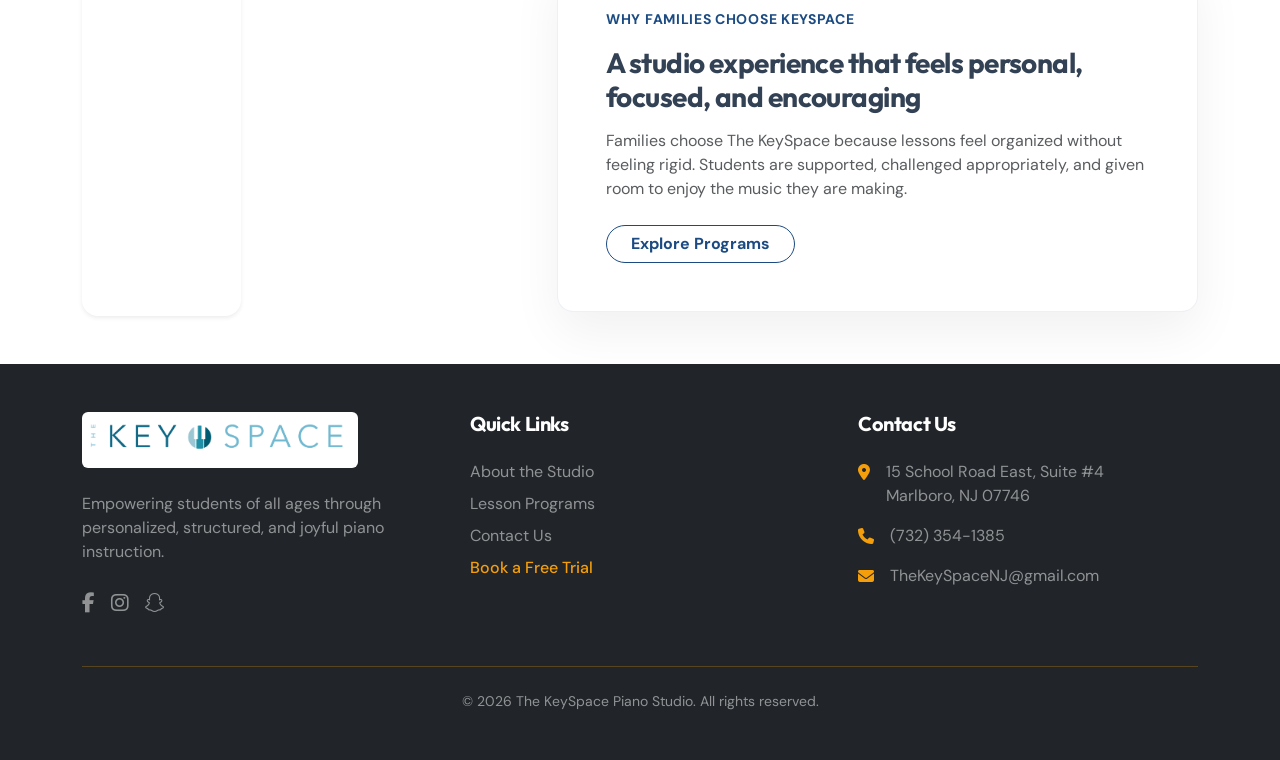
==== commit 545294ff: "minor text corrections" ====
--- a/about.html
+++ b/about.html
@@ -48,7 +48,7 @@
     <!-- Page Header -->
     <header class="page-header py-5 bg-light border-bottom">
         <div class="container text-center py-4 fade-in-up">
-            <h1 class="display-4 fw-bold mb-3">About The KeySpace Piano Studio</h1>
+            <h1 class="display-4 fw-bold mb-3">About The KeySpace</h1>
             <p class="lead text-muted mx-auto" style="max-width: 600px;">Learn more about our teaching philosophy and founder.</p>
         </div>
     </header>
